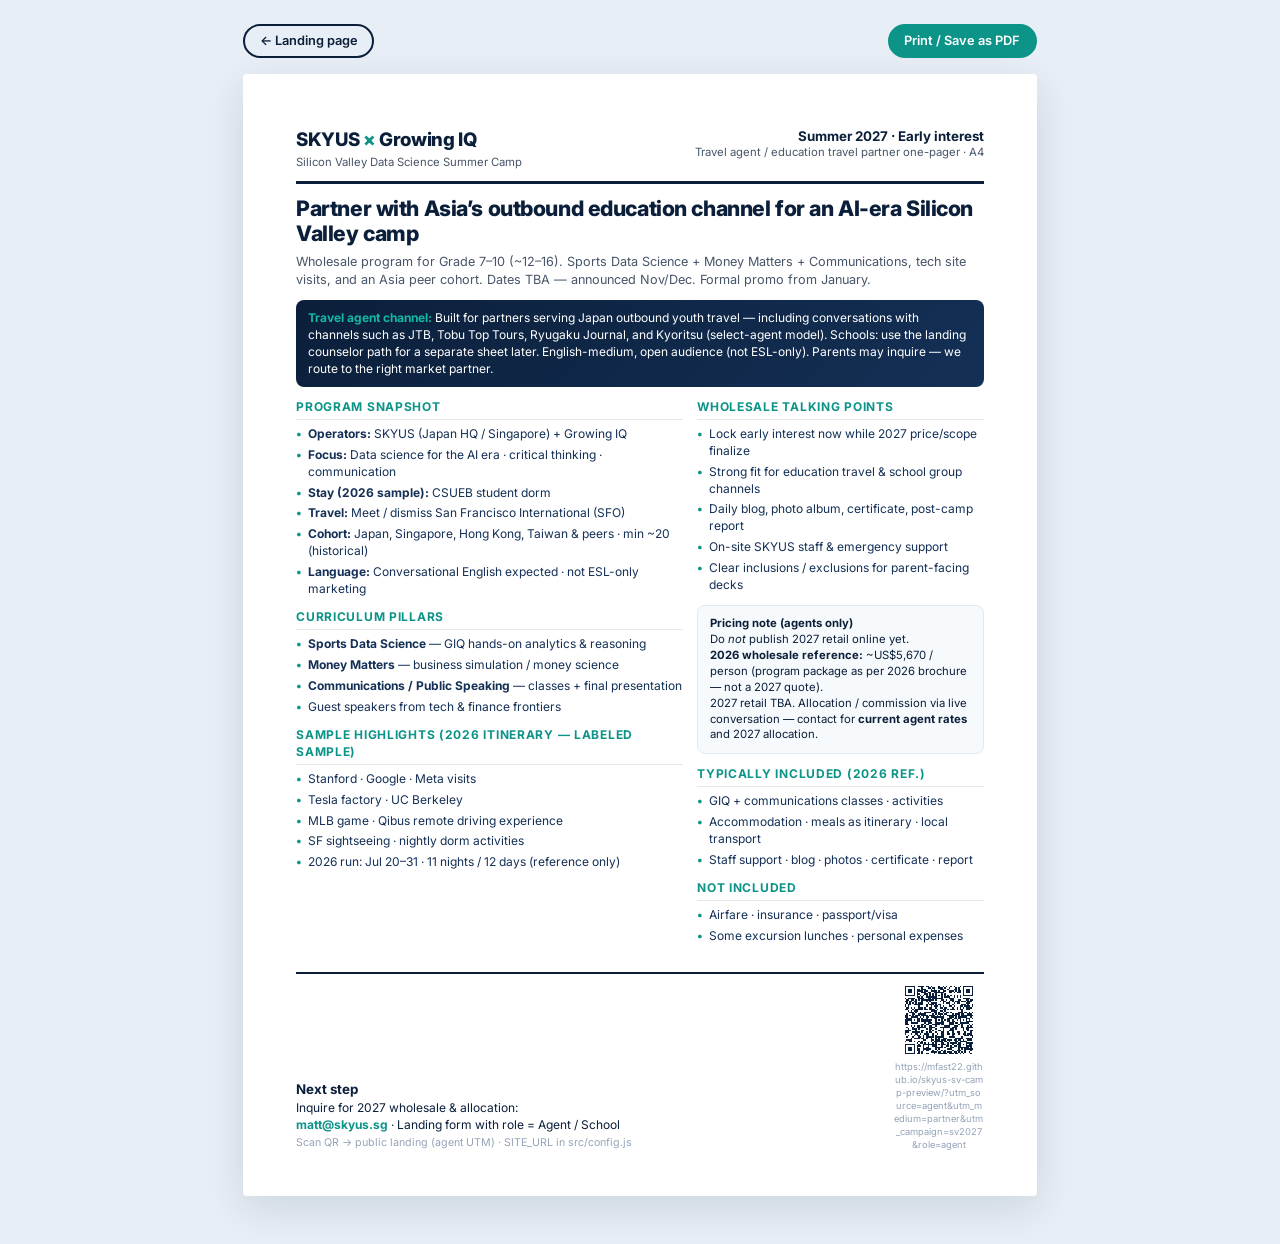
==== agents.html @ 1068ab4b "Growth P0 landing copy + SITE_URL for preview" ====
<!DOCTYPE html>
<html lang="en">
<head>
  <meta charset="UTF-8" />
  <meta name="viewport" content="width=device-width, initial-scale=1" />
  <meta name="description" content="Agent one-pager — Skyus × Growing IQ Silicon Valley Data Science Summer Camp 2027. Printable A4." />
  <link rel="icon" href="/favicon.svg" type="image/svg+xml" />
  <title>Agent One-Pager | SV Data Science Camp 2027 · Skyus × GIQ</title>
  <link rel="preconnect" href="https://fonts.googleapis.com" />
  <link rel="preconnect" href="https://fonts.gstatic.com" crossorigin />
  <link href="https://fonts.googleapis.com/css2?family=Inter:wght@400;500;600;700;800&display=swap" rel="stylesheet" />
  <script type="module" crossorigin src="/assets/agents-BwmlxHDm.js"></script>
  <link rel="modulepreload" crossorigin href="/assets/config-DdINUPnz.js">
  <link rel="stylesheet" crossorigin href="/assets/config-CB9qrsLR.css">
</head>
<body>
  <div class="onepager-page">
    <div class="onepager-toolbar no-print">
      <div>
        <a href="index.html" class="btn btn-secondary btn-sm">← Landing page</a>
      </div>
      <div style="display:flex;gap:0.5rem;flex-wrap:wrap;">
        <button type="button" id="print-btn" class="btn btn-primary btn-sm">Print / Save as PDF</button>
      </div>
    </div>

    <article class="onepager" aria-label="Agent one-pager A4">
      <header class="op-header">
        <div>
          <div class="op-brand">SKYUS <span>×</span> Growing IQ</div>
          <div style="font-size:8.5pt;color:#475569;margin-top:2px;">Silicon Valley Data Science Summer Camp</div>
        </div>
        <div class="op-meta">
          <strong>Summer 2027 · Early interest</strong>
          Travel agent / education travel partner one-pager · A4
        </div>
      </header>

      <h1 class="op-headline">Partner with Asia’s outbound education channel for an AI-era Silicon Valley camp</h1>
      <p class="op-subhead">
        Wholesale program for Grade 7–10 (~12–16). Sports Data Science + Money Matters + Communications,
        tech site visits, and an Asia peer cohort. Dates TBA — announced Nov/Dec. Formal promo from January.
      </p>

      <div class="op-callout">
        <strong>Travel agent channel:</strong> Built for partners serving Japan outbound youth travel —
        including conversations with channels such as JTB, Tobu Top Tours, Ryugaku Journal, and Kyoritsu
        (select-agent model). Schools: use the landing counselor path for a separate sheet later.
        English-medium, open audience (not ESL-only). Parents may inquire — we route to the right market partner.
      </div>

      <div class="op-cols">
        <div>
          <div class="op-block">
            <h3>Program snapshot</h3>
            <ul>
              <li><strong>Operators:</strong> SKYUS (Japan HQ / Singapore) + Growing IQ</li>
              <li><strong>Focus:</strong> Data science for the AI era · critical thinking · communication</li>
              <li><strong>Stay (2026 sample):</strong> CSUEB student dorm</li>
              <li><strong>Travel:</strong> Meet / dismiss San Francisco International (SFO)</li>
              <li><strong>Cohort:</strong> Japan, Singapore, Hong Kong, Taiwan &amp; peers · min ~20 (historical)</li>
              <li><strong>Language:</strong> Conversational English expected · not ESL-only marketing</li>
            </ul>
          </div>

          <div class="op-block">
            <h3>Curriculum pillars</h3>
            <ul>
              <li><strong>Sports Data Science</strong> — GIQ hands-on analytics &amp; reasoning</li>
              <li><strong>Money Matters</strong> — business simulation / money science</li>
              <li><strong>Communications / Public Speaking</strong> — classes + final presentation</li>
              <li>Guest speakers from tech &amp; finance frontiers</li>
            </ul>
          </div>

          <div class="op-block">
            <h3>Sample highlights (2026 itinerary — labeled sample)</h3>
            <ul>
              <li>Stanford · Google · Meta visits</li>
              <li>Tesla factory · UC Berkeley</li>
              <li>MLB game · Qibus remote driving experience</li>
              <li>SF sightseeing · nightly dorm activities</li>
              <li>2026 run: Jul 20–31 · 11 nights / 12 days (reference only)</li>
            </ul>
          </div>
        </div>

        <div>
          <div class="op-block">
            <h3>Wholesale talking points</h3>
            <ul>
              <li>Lock early interest now while 2027 price/scope finalize</li>
              <li>Strong fit for education travel &amp; school group channels</li>
              <li>Daily blog, photo album, certificate, post-camp report</li>
              <li>On-site SKYUS staff &amp; emergency support</li>
              <li>Clear inclusions / exclusions for parent-facing decks</li>
            </ul>
          </div>

          <div class="op-pricing">
            <strong>Pricing note (agents only)</strong><br />
            Do <em>not</em> publish 2027 retail online yet.<br />
            <strong>2026 wholesale reference:</strong> ~US$5,670 / person
            (program package as per 2026 brochure — not a 2027 quote).<br />
            2027 retail TBA. Allocation / commission via live conversation —
            contact for <strong>current agent rates</strong> and 2027 allocation.
          </div>

          <div class="op-block">
            <h3>Typically included (2026 ref.)</h3>
            <ul>
              <li>GIQ + communications classes · activities</li>
              <li>Accommodation · meals as itinerary · local transport</li>
              <li>Staff support · blog · photos · certificate · report</li>
            </ul>
          </div>

          <div class="op-block">
            <h3>Not included</h3>
            <ul>
              <li>Airfare · insurance · passport/visa</li>
              <li>Some excursion lunches · personal expenses</li>
            </ul>
          </div>
        </div>
      </div>

      <footer class="op-footer">
        <div class="op-contact">
          <strong style="display:block;font-size:10pt;margin-bottom:2px;">Next step</strong>
          Inquire for 2027 wholesale &amp; allocation:<br />
          <a href="mailto:matt@skyus.sg">matt@skyus.sg</a>
          · Landing form with role = Agent / School<br />
          <span style="font-size:8pt;color:#94a3b8;">Scan QR → public landing (agent UTM) · SITE_URL in src/config.js</span>
        </div>
        <div class="op-qr">
          <div id="qr-target" aria-hidden="false"></div>
          <small class="qr-url">https://mfast22.github.io/skyus-sv-camp-preview/</small>
        </div>
      </footer>
    </article>
  </div>

</body>
</html>
---- assets/config-CB9qrsLR.css ----
:root{--navy: #0b1f3a;--navy-deep: #061428;--navy-mid: #143056;--teal: #0d9488;--teal-light: #14b8a6;--teal-soft: #ccfbf1;--white: #ffffff;--off-white: #f7fafc;--slate: #475569;--slate-light: #94a3b8;--border: #e2e8f0;--success: #059669;--danger: #dc2626;--radius: 12px;--radius-lg: 20px;--shadow: 0 4px 24px rgba(11, 31, 58, .08);--shadow-lg: 0 12px 40px rgba(11, 31, 58, .12);--font: "Inter", "Segoe UI", system-ui, -apple-system, sans-serif;--font-display: "Inter", "Segoe UI", system-ui, sans-serif;--max: 1120px}*,*:before,*:after{box-sizing:border-box;margin:0;padding:0}html{scroll-behavior:smooth}body{font-family:var(--font);color:var(--navy);background:var(--white);line-height:1.6;-webkit-font-smoothing:antialiased}img{max-width:100%;display:block}a{color:var(--teal);text-decoration:none}a:hover{text-decoration:underline}.container{width:min(100% - 2rem,var(--max));margin-inline:auto}.site-header{position:sticky;top:0;z-index:100;background:#ffffffeb;-webkit-backdrop-filter:blur(12px);backdrop-filter:blur(12px);border-bottom:1px solid var(--border)}.nav{display:flex;align-items:center;justify-content:space-between;padding:.85rem 0;gap:1rem}.logo{display:flex;flex-direction:column;gap:.1rem;color:var(--navy);text-decoration:none;font-weight:700;line-height:1.2}.logo:hover{text-decoration:none}.logo-main{font-size:1rem;letter-spacing:-.02em}.logo-sub{font-size:.7rem;font-weight:500;color:var(--slate)}.nav-links{display:none;gap:1.5rem;list-style:none;align-items:center}.nav-links a{color:var(--navy-mid);font-size:.9rem;font-weight:500;text-decoration:none}.nav-links a:hover{color:var(--teal)}.nav-cta{display:flex;gap:.5rem;flex-wrap:wrap}.btn{display:inline-flex;align-items:center;justify-content:center;gap:.4rem;padding:.65rem 1.25rem;border-radius:999px;font-weight:600;font-size:.9rem;border:2px solid transparent;cursor:pointer;transition:all .2s ease;text-decoration:none;font-family:inherit;line-height:1.2}.btn:hover{text-decoration:none;transform:translateY(-1px)}.btn-primary{background:var(--teal);color:#fff;border-color:var(--teal)}.btn-primary:hover{background:var(--teal-light);border-color:var(--teal-light);color:#fff}.btn-secondary{background:transparent;color:var(--navy);border-color:var(--navy)}.btn-secondary:hover{background:var(--navy);color:#fff}.btn-ghost{background:#ffffff26;color:#fff;border-color:#fff6}.btn-ghost:hover{background:#fff;color:var(--navy)}.btn-lg{padding:.9rem 1.75rem;font-size:1rem}.btn-sm{padding:.45rem .9rem;font-size:.8rem}.hero{background:linear-gradient(145deg,var(--navy-deep) 0%,var(--navy) 45%,var(--navy-mid) 100%);color:#fff;padding:4rem 0 5rem;position:relative;overflow:hidden}.hero:after{content:"";position:absolute;top:0;right:0;bottom:0;left:0;background:radial-gradient(ellipse 60% 50% at 80% 20%,rgba(13,148,136,.25),transparent),radial-gradient(ellipse 40% 40% at 10% 80%,rgba(20,184,166,.12),transparent);pointer-events:none}.hero .container{position:relative;z-index:1}.badge{display:inline-flex;align-items:center;gap:.4rem;background:#0d948840;border:1px solid rgba(20,184,166,.45);color:var(--teal-soft);padding:.35rem .85rem;border-radius:999px;font-size:.8rem;font-weight:600;letter-spacing:.02em;margin-bottom:1.25rem}.badge-jp{font-size:.78rem;color:#ccfbf1d9;margin:-.65rem 0 1.15rem;letter-spacing:.01em}.hero h1{font-size:clamp(1.85rem,5vw,3rem);font-weight:800;letter-spacing:-.03em;line-height:1.15;max-width:18ch;margin-bottom:1rem}.hero-lead{font-size:clamp(1rem,2.2vw,1.2rem);color:#ffffffd9;max-width:38rem;margin-bottom:2rem}.hero-meta{display:flex;flex-wrap:wrap;gap:.75rem 1.5rem;margin-bottom:2rem;font-size:.9rem;color:#ffffffbf}.hero-meta strong{color:#fff;font-weight:600}.hero-ctas{display:flex;flex-wrap:wrap;gap:1rem 1.25rem;margin-bottom:1.5rem;align-items:flex-start}.cta-stack{display:flex;flex-direction:column;align-items:flex-start;gap:.35rem;max-width:16rem}.cta-helper{font-size:.75rem;color:#ffffff8c;padding-left:.25rem;line-height:1.35}.hero-note{font-size:.85rem;color:#ffffff8c}.partners-row{display:flex;align-items:center;gap:1rem;margin-top:2.5rem;padding-top:1.5rem;border-top:1px solid rgba(255,255,255,.12);flex-wrap:wrap}.partners-row span{font-size:.8rem;color:#ffffff80}.partner-pill{background:#ffffff14;border:1px solid rgba(255,255,255,.15);padding:.4rem .9rem;border-radius:8px;font-weight:700;font-size:.9rem;letter-spacing:.04em}section{padding:4rem 0}.section-alt{background:var(--off-white)}.section-navy{background:var(--navy);color:#fff}.section-navy .section-lead{color:#ffffffb3}.section-navy h2{color:#fff}.section-label{display:inline-block;color:var(--teal);font-size:.8rem;font-weight:700;text-transform:uppercase;letter-spacing:.08em;margin-bottom:.5rem}.section-navy .section-label{color:var(--teal-light)}h2{font-size:clamp(1.5rem,3.5vw,2.1rem);font-weight:800;letter-spacing:-.02em;line-height:1.2;margin-bottom:.75rem}.section-lead{color:var(--slate);font-size:1.05rem;max-width:40rem;margin-bottom:2rem}.grid-2,.grid-3{display:grid;gap:1.25rem;grid-template-columns:1fr}.grid-4{display:grid;gap:1rem;grid-template-columns:1fr 1fr}.card{background:#fff;border:1px solid var(--border);border-radius:var(--radius-lg);padding:1.5rem;box-shadow:var(--shadow)}.card-icon{width:44px;height:44px;border-radius:10px;background:var(--teal-soft);color:var(--teal);display:flex;align-items:center;justify-content:center;font-size:1.25rem;margin-bottom:1rem;font-weight:700}.card h3{font-size:1.15rem;font-weight:700;margin-bottom:.5rem;letter-spacing:-.01em}.card p{color:var(--slate);font-size:.95rem}.feature-list{list-style:none;display:flex;flex-direction:column;gap:.65rem}.feature-list li{display:flex;gap:.65rem;align-items:flex-start;font-size:.95rem;color:var(--slate)}.feature-list li:before{content:"✓";color:var(--teal);font-weight:700;flex-shrink:0}.curriculum-card{border-top:4px solid var(--teal)}.curriculum-card .tag{display:inline-block;background:var(--teal-soft);color:var(--teal);font-size:.75rem;font-weight:700;padding:.2rem .6rem;border-radius:6px;margin-bottom:.75rem}.sample-banner{background:#fef3c7;border:1px solid #fcd34d;color:#92400e;padding:.75rem 1rem;border-radius:var(--radius);font-size:.875rem;font-weight:500;margin-bottom:1.5rem}.itinerary-grid{display:grid;gap:.75rem;grid-template-columns:1fr}.itinerary-item{display:flex;gap:1rem;align-items:flex-start;background:#fff;border:1px solid var(--border);border-radius:var(--radius);padding:1rem 1.15rem}.itinerary-day{flex-shrink:0;width:3.5rem;font-size:.75rem;font-weight:700;color:var(--teal);text-transform:uppercase;letter-spacing:.04em}.itinerary-item strong{display:block;font-size:.95rem;margin-bottom:.15rem}.itinerary-item span{font-size:.85rem;color:var(--slate)}.visits{display:flex;flex-wrap:wrap;gap:.5rem;margin-top:1.5rem}.visit-chip{background:var(--navy);color:#fff;padding:.4rem .85rem;border-radius:999px;font-size:.8rem;font-weight:600}.outcomes-list{list-style:none;display:grid;gap:1rem;margin-bottom:1.5rem}.outcomes-list li{background:#fff;border:1px solid var(--border);border-radius:var(--radius);padding:1.15rem 1.25rem;display:flex;flex-direction:column;gap:.35rem;box-shadow:var(--shadow)}.outcomes-list strong{color:var(--navy);font-size:1.05rem}.outcomes-list span{color:var(--slate);font-size:.95rem}.outcomes-close{color:var(--slate);font-size:.95rem;font-weight:500;max-width:40rem}@media(min-width:640px){.outcomes-list{grid-template-columns:1fr}}@media(min-width:900px){.outcomes-list{grid-template-columns:1fr 1fr 1fr}}.path-cards{display:grid;gap:1.25rem;grid-template-columns:1fr}.path-card{background:#fff;border:2px solid var(--border);border-radius:var(--radius-lg);padding:2rem;transition:border-color .2s,box-shadow .2s}.path-card:hover{border-color:var(--teal);box-shadow:var(--shadow-lg)}.path-card h3{font-size:1.25rem;margin-bottom:.5rem}.path-card p{color:var(--slate);margin-bottom:1.25rem;font-size:.95rem}.path-card.agent{border-top:4px solid var(--navy)}.path-card.parent{border-top:4px solid var(--teal)}.path-card.school{border-top:4px solid #6366f1}.path-cards-3{grid-template-columns:1fr}.faq-list{display:flex;flex-direction:column;gap:.75rem}.faq-item{background:#fff;border:1px solid var(--border);border-radius:var(--radius);overflow:hidden}.faq-item summary{padding:1rem 1.25rem;font-weight:600;cursor:pointer;list-style:none;display:flex;justify-content:space-between;align-items:center;gap:1rem}.faq-item summary::-webkit-details-marker{display:none}.faq-item summary:after{content:"+";font-size:1.25rem;color:var(--teal);font-weight:400}.faq-item[open] summary:after{content:"−"}.faq-item .faq-body{padding:0 1.25rem 1.15rem;color:var(--slate);font-size:.95rem}.faq-jp{margin-top:.75rem;padding-top:.65rem;border-top:1px dashed var(--border);font-size:.88rem;color:var(--navy-mid)}.form-section{scroll-margin-top:5rem}.form-wrap{max-width:640px;margin:0 auto}.form-card{background:#fff;border:1px solid var(--border);border-radius:var(--radius-lg);padding:2rem;box-shadow:var(--shadow-lg)}.form-note{background:#eff6ff;border:1px solid #bfdbfe;color:#1e40af;padding:.75rem 1rem;border-radius:var(--radius);font-size:.85rem;margin-bottom:1.5rem}.form-note code{background:#1e40af14;padding:.1rem .35rem;border-radius:4px;font-size:.8rem}.form-grid{display:grid;gap:1rem;grid-template-columns:1fr}.form-group{display:flex;flex-direction:column;gap:.35rem}.form-group label{font-size:.85rem;font-weight:600;color:var(--navy)}.form-group label .req{color:var(--danger)}.form-group input,.form-group select,.form-group textarea{padding:.7rem .9rem;border:1.5px solid var(--border);border-radius:8px;font-size:1rem;font-family:inherit;color:var(--navy);background:#fff;transition:border-color .15s}.form-group input:focus,.form-group select:focus,.form-group textarea:focus{outline:none;border-color:var(--teal);box-shadow:0 0 0 3px #0d948826}.form-group input.error,.form-group select.error,.form-group textarea.error{border-color:var(--danger)}.field-error{color:var(--danger);font-size:.8rem;min-height:1.1em}.form-group textarea{min-height:110px;resize:vertical}.form-actions{margin-top:.5rem}.form-actions .btn{width:100%}.thank-you{text-align:center;padding:2rem 1rem;display:none}.thank-you.visible{display:block}.thank-you .check{width:64px;height:64px;border-radius:50%;background:var(--teal-soft);color:var(--teal);display:flex;align-items:center;justify-content:center;font-size:2rem;margin:0 auto 1.25rem}.thank-you h3{margin-bottom:.5rem}.thank-you p{color:var(--slate);margin-bottom:1.5rem}#inquiry-form.hidden{display:none}.site-footer{background:var(--navy-deep);color:#ffffffb3;padding:3rem 0 2rem;font-size:.9rem}.footer-grid{display:grid;gap:2rem;margin-bottom:2rem}.footer-brand strong{display:block;color:#fff;font-size:1.05rem;margin-bottom:.5rem}.footer-brand p{max-width:28rem;line-height:1.5}.footer-links h4{color:#fff;font-size:.85rem;text-transform:uppercase;letter-spacing:.06em;margin-bottom:.75rem}.footer-links ul{list-style:none;display:flex;flex-direction:column;gap:.4rem}.footer-links a{color:#ffffffb3}.footer-links a:hover{color:var(--teal-light)}.footer-bottom{border-top:1px solid rgba(255,255,255,.1);padding-top:1.25rem;display:flex;flex-wrap:wrap;gap:.5rem 1.5rem;justify-content:space-between;font-size:.8rem;color:#ffffff73}@media(min-width:640px){.grid-2,.grid-3{grid-template-columns:1fr 1fr}.grid-4{grid-template-columns:repeat(4,1fr)}.form-grid.two-col,.path-cards{grid-template-columns:1fr 1fr}.path-cards-3{grid-template-columns:1fr}.itinerary-grid{grid-template-columns:1fr 1fr}.footer-grid{grid-template-columns:2fr 1fr 1fr}}@media(min-width:900px){.nav-links{display:flex}.grid-3,.path-cards-3{grid-template-columns:1fr 1fr 1fr}.hero{padding:5.5rem 0 6rem}}@page{size:A4;margin:12mm}@media print{body{background:#fff;-webkit-print-color-adjust:exact;print-color-adjust:exact}.no-print{display:none!important}.onepager{box-shadow:none!important;border:none!important}}.onepager-page{background:#e8eef5;min-height:100vh;padding:1.5rem 1rem 3rem}.onepager-toolbar{max-width:210mm;margin:0 auto 1rem;display:flex;gap:.75rem;flex-wrap:wrap;align-items:center;justify-content:space-between}.onepager{width:210mm;max-width:100%;min-height:297mm;margin:0 auto;background:#fff;box-shadow:var(--shadow-lg);border-radius:4px;padding:14mm 14mm 12mm;display:flex;flex-direction:column;font-size:10.5pt;line-height:1.4;color:var(--navy)}.op-header{display:flex;justify-content:space-between;align-items:flex-start;gap:1rem;border-bottom:3px solid var(--navy);padding-bottom:10px;margin-bottom:12px}.op-brand{font-weight:800;font-size:14pt;letter-spacing:-.02em}.op-brand span{color:var(--teal)}.op-meta{text-align:right;font-size:8.5pt;color:var(--slate)}.op-meta strong{display:block;color:var(--navy);font-size:10pt}.op-headline{font-size:16pt;font-weight:800;letter-spacing:-.02em;line-height:1.2;margin-bottom:6px}.op-subhead{color:var(--slate);font-size:9.5pt;margin-bottom:12px}.op-cols{display:grid;grid-template-columns:1.35fr 1fr;gap:14px;flex:1}.op-block h3{font-size:9pt;text-transform:uppercase;letter-spacing:.06em;color:var(--teal);margin-bottom:6px;border-bottom:1px solid var(--border);padding-bottom:3px}.op-block ul{list-style:none;margin-bottom:12px}.op-block ul li{position:relative;padding-left:12px;margin-bottom:4px;font-size:9pt;color:var(--navy-mid)}.op-block ul li:before{content:"•";position:absolute;left:0;color:var(--teal);font-weight:700}.op-pricing{background:var(--off-white);border:1px solid var(--border);border-radius:8px;padding:10px 12px;margin-bottom:12px;font-size:8.5pt}.op-pricing strong{color:var(--navy)}.op-footer{display:flex;justify-content:space-between;align-items:flex-end;gap:1rem;border-top:2px solid var(--navy);padding-top:10px;margin-top:8px}.op-contact{font-size:9pt}.op-contact a{color:var(--teal);font-weight:700}.op-qr{text-align:center;flex-shrink:0}.op-qr svg,.op-qr img{width:72px;height:72px;display:block;margin:0 auto 4px}.op-qr small{display:block;font-size:7pt;color:var(--slate-light);max-width:90px;word-break:break-all}.op-callout{background:linear-gradient(135deg,var(--navy),var(--navy-mid));color:#fff;padding:10px 12px;border-radius:8px;font-size:9pt;margin-bottom:12px}.op-callout strong{color:var(--teal-light)}@media(max-width:700px){.onepager{width:100%;min-height:auto;padding:1.25rem}.op-cols{grid-template-columns:1fr}}
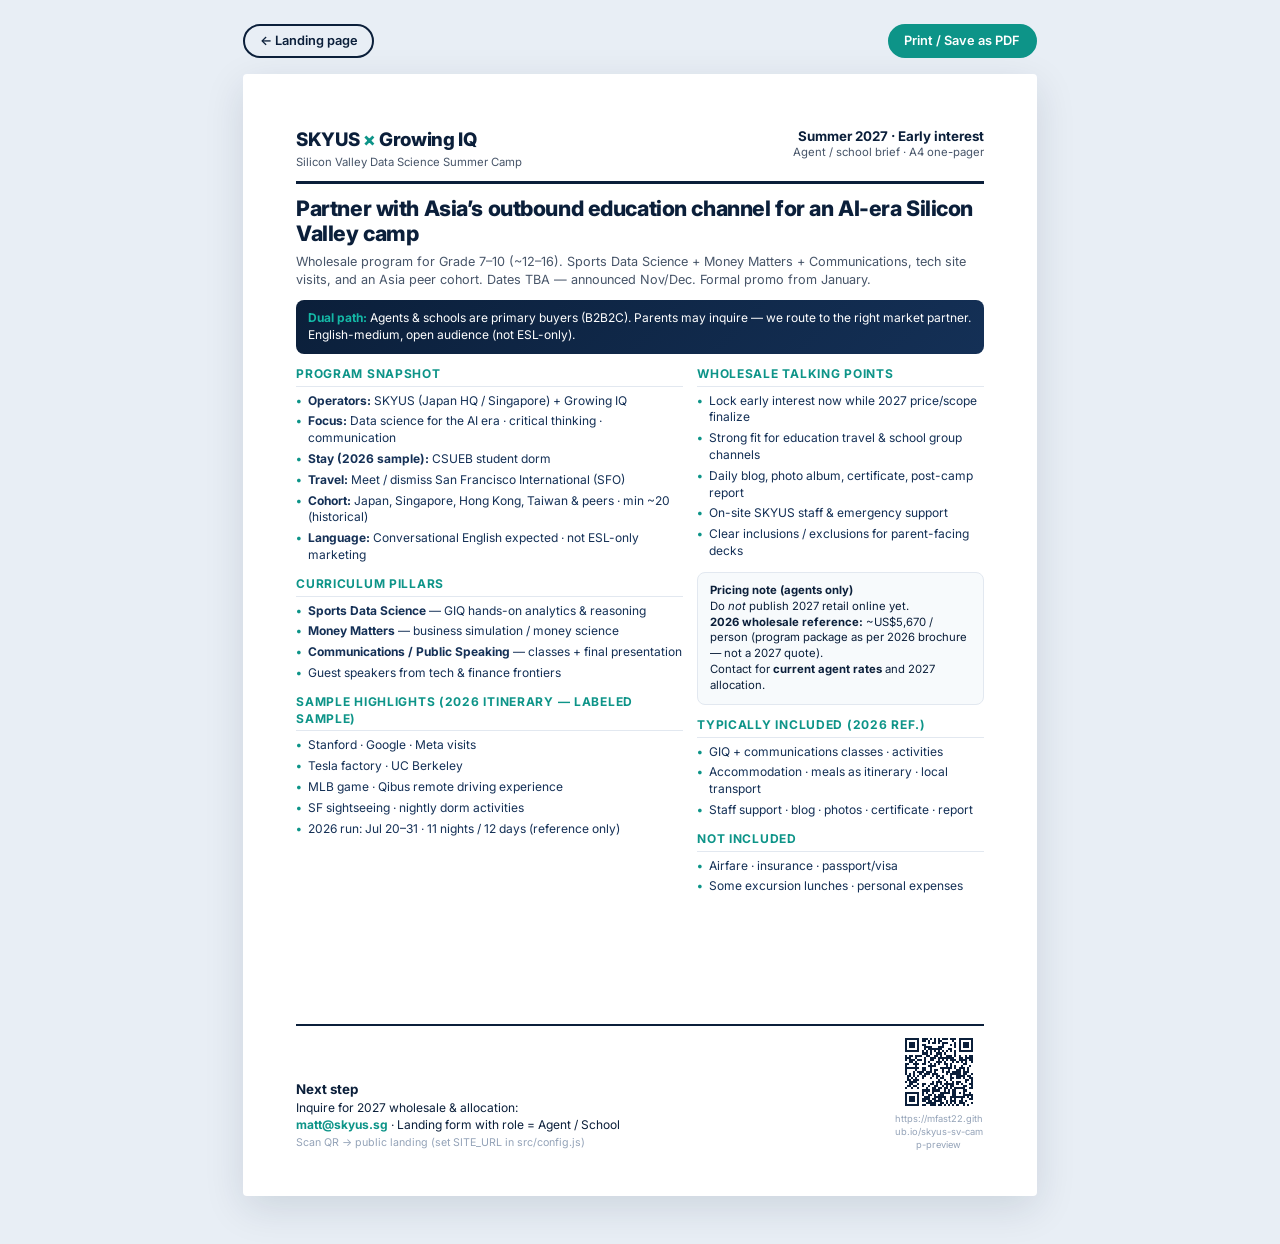
==== commit 4377c658: "Preview: add 2026 camp photo gallery (waiver-cleared cull)" ====
--- a/agents.html
+++ b/agents.html
@@ -9,9 +9,9 @@
   <link rel="preconnect" href="https://fonts.googleapis.com" />
   <link rel="preconnect" href="https://fonts.gstatic.com" crossorigin />
   <link href="https://fonts.googleapis.com/css2?family=Inter:wght@400;500;600;700;800&display=swap" rel="stylesheet" />
-  <script type="module" crossorigin src="/assets/agents-BwmlxHDm.js"></script>
-  <link rel="modulepreload" crossorigin href="/assets/config-DdINUPnz.js">
-  <link rel="stylesheet" crossorigin href="/assets/config-CB9qrsLR.css">
+  <script type="module" crossorigin src="/assets/agents-QUjmRcfn.js"></script>
+  <link rel="modulepreload" crossorigin href="/assets/config-BrJ6Jjz4.js">
+  <link rel="stylesheet" crossorigin href="/assets/config-DFHQSubZ.css">
 </head>
 <body>
   <div class="onepager-page">
@@ -32,7 +32,7 @@
         </div>
         <div class="op-meta">
           <strong>Summer 2027 · Early interest</strong>
-          Travel agent / education travel partner one-pager · A4
+          Agent / school brief · A4 one-pager
         </div>
       </header>
 
@@ -43,10 +43,8 @@
       </p>
 
       <div class="op-callout">
-        <strong>Travel agent channel:</strong> Built for partners serving Japan outbound youth travel —
-        including conversations with channels such as JTB, Tobu Top Tours, Ryugaku Journal, and Kyoritsu
-        (select-agent model). Schools: use the landing counselor path for a separate sheet later.
-        English-medium, open audience (not ESL-only). Parents may inquire — we route to the right market partner.
+        <strong>Dual path:</strong> Agents &amp; schools are primary buyers (B2B2C). Parents may inquire —
+        we route to the right market partner. English-medium, open audience (not ESL-only).
       </div>
 
       <div class="op-cols">
@@ -102,8 +100,7 @@
             Do <em>not</em> publish 2027 retail online yet.<br />
             <strong>2026 wholesale reference:</strong> ~US$5,670 / person
             (program package as per 2026 brochure — not a 2027 quote).<br />
-            2027 retail TBA. Allocation / commission via live conversation —
-            contact for <strong>current agent rates</strong> and 2027 allocation.
+            Contact for <strong>current agent rates</strong> and 2027 allocation.
           </div>
 
           <div class="op-block">
@@ -131,11 +128,11 @@
           Inquire for 2027 wholesale &amp; allocation:<br />
           <a href="mailto:matt@skyus.sg">matt@skyus.sg</a>
           · Landing form with role = Agent / School<br />
-          <span style="font-size:8pt;color:#94a3b8;">Scan QR → public landing (agent UTM) · SITE_URL in src/config.js</span>
+          <span style="font-size:8pt;color:#94a3b8;">Scan QR → public landing (set SITE_URL in src/config.js)</span>
         </div>
         <div class="op-qr">
           <div id="qr-target" aria-hidden="false"></div>
-          <small class="qr-url">https://mfast22.github.io/skyus-sv-camp-preview/</small>
+          <small class="qr-url">https://skyus-sv-camp.example</small>
         </div>
       </footer>
     </article>
--- a/assets/config-DFHQSubZ.css
+++ b/assets/config-DFHQSubZ.css
@@ -0,0 +1 @@
+:root{--navy: #0b1f3a;--navy-deep: #061428;--navy-mid: #143056;--teal: #0d9488;--teal-light: #14b8a6;--teal-soft: #ccfbf1;--white: #ffffff;--off-white: #f7fafc;--slate: #475569;--slate-light: #94a3b8;--border: #e2e8f0;--success: #059669;--danger: #dc2626;--radius: 12px;--radius-lg: 20px;--shadow: 0 4px 24px rgba(11, 31, 58, .08);--shadow-lg: 0 12px 40px rgba(11, 31, 58, .12);--font: "Inter", "Segoe UI", system-ui, -apple-system, sans-serif;--font-display: "Inter", "Segoe UI", system-ui, sans-serif;--max: 1120px}*,*:before,*:after{box-sizing:border-box;margin:0;padding:0}html{scroll-behavior:smooth}body{font-family:var(--font);color:var(--navy);background:var(--white);line-height:1.6;-webkit-font-smoothing:antialiased}img{max-width:100%;display:block}a{color:var(--teal);text-decoration:none}a:hover{text-decoration:underline}.container{width:min(100% - 2rem,var(--max));margin-inline:auto}.site-header{position:sticky;top:0;z-index:100;background:#ffffffeb;-webkit-backdrop-filter:blur(12px);backdrop-filter:blur(12px);border-bottom:1px solid var(--border)}.nav{display:flex;align-items:center;justify-content:space-between;padding:.85rem 0;gap:1rem}.logo{display:flex;flex-direction:column;gap:.1rem;color:var(--navy);text-decoration:none;font-weight:700;line-height:1.2}.logo:hover{text-decoration:none}.logo-main{font-size:1rem;letter-spacing:-.02em}.logo-sub{font-size:.7rem;font-weight:500;color:var(--slate)}.nav-links{display:none;gap:1.5rem;list-style:none;align-items:center}.nav-links a{color:var(--navy-mid);font-size:.9rem;font-weight:500;text-decoration:none}.nav-links a:hover{color:var(--teal)}.nav-cta{display:flex;gap:.5rem;flex-wrap:wrap}.btn{display:inline-flex;align-items:center;justify-content:center;gap:.4rem;padding:.65rem 1.25rem;border-radius:999px;font-weight:600;font-size:.9rem;border:2px solid transparent;cursor:pointer;transition:all .2s ease;text-decoration:none;font-family:inherit;line-height:1.2}.btn:hover{text-decoration:none;transform:translateY(-1px)}.btn-primary{background:var(--teal);color:#fff;border-color:var(--teal)}.btn-primary:hover{background:var(--teal-light);border-color:var(--teal-light);color:#fff}.btn-secondary{background:transparent;color:var(--navy);border-color:var(--navy)}.btn-secondary:hover{background:var(--navy);color:#fff}.btn-ghost{background:#ffffff26;color:#fff;border-color:#fff6}.btn-ghost:hover{background:#fff;color:var(--navy)}.btn-lg{padding:.9rem 1.75rem;font-size:1rem}.btn-sm{padding:.45rem .9rem;font-size:.8rem}.hero{background:linear-gradient(145deg,var(--navy-deep) 0%,var(--navy) 45%,var(--navy-mid) 100%);color:#fff;padding:4rem 0 5rem;position:relative;overflow:hidden}.hero:after{content:"";position:absolute;top:0;right:0;bottom:0;left:0;background:radial-gradient(ellipse 60% 50% at 80% 20%,rgba(13,148,136,.25),transparent),radial-gradient(ellipse 40% 40% at 10% 80%,rgba(20,184,166,.12),transparent);pointer-events:none}.hero .container{position:relative;z-index:1}.badge{display:inline-flex;align-items:center;gap:.4rem;background:#0d948840;border:1px solid rgba(20,184,166,.45);color:var(--teal-soft);padding:.35rem .85rem;border-radius:999px;font-size:.8rem;font-weight:600;letter-spacing:.02em;margin-bottom:1.25rem}.hero h1{font-size:clamp(1.85rem,5vw,3rem);font-weight:800;letter-spacing:-.03em;line-height:1.15;max-width:18ch;margin-bottom:1rem}.hero-lead{font-size:clamp(1rem,2.2vw,1.2rem);color:#ffffffd9;max-width:38rem;margin-bottom:2rem}.hero-meta{display:flex;flex-wrap:wrap;gap:.75rem 1.5rem;margin-bottom:2rem;font-size:.9rem;color:#ffffffbf}.hero-meta strong{color:#fff;font-weight:600}.hero-ctas{display:flex;flex-wrap:wrap;gap:.75rem;margin-bottom:1.5rem}.hero-note{font-size:.85rem;color:#ffffff8c}.partners-row{display:flex;align-items:center;gap:1rem;margin-top:2.5rem;padding-top:1.5rem;border-top:1px solid rgba(255,255,255,.12);flex-wrap:wrap}.partners-row span{font-size:.8rem;color:#ffffff80}.partner-pill{background:#ffffff14;border:1px solid rgba(255,255,255,.15);padding:.4rem .9rem;border-radius:8px;font-weight:700;font-size:.9rem;letter-spacing:.04em}section{padding:4rem 0}.section-alt{background:var(--off-white)}.section-navy{background:var(--navy);color:#fff}.section-navy .section-lead{color:#ffffffb3}.section-navy h2{color:#fff}.section-label{display:inline-block;color:var(--teal);font-size:.8rem;font-weight:700;text-transform:uppercase;letter-spacing:.08em;margin-bottom:.5rem}.section-navy .section-label{color:var(--teal-light)}h2{font-size:clamp(1.5rem,3.5vw,2.1rem);font-weight:800;letter-spacing:-.02em;line-height:1.2;margin-bottom:.75rem}.section-lead{color:var(--slate);font-size:1.05rem;max-width:40rem;margin-bottom:2rem}.grid-2,.grid-3{display:grid;gap:1.25rem;grid-template-columns:1fr}.grid-4{display:grid;gap:1rem;grid-template-columns:1fr 1fr}.card{background:#fff;border:1px solid var(--border);border-radius:var(--radius-lg);padding:1.5rem;box-shadow:var(--shadow)}.card-icon{width:44px;height:44px;border-radius:10px;background:var(--teal-soft);color:var(--teal);display:flex;align-items:center;justify-content:center;font-size:1.25rem;margin-bottom:1rem;font-weight:700}.card h3{font-size:1.15rem;font-weight:700;margin-bottom:.5rem;letter-spacing:-.01em}.card p{color:var(--slate);font-size:.95rem}.feature-list{list-style:none;display:flex;flex-direction:column;gap:.65rem}.feature-list li{display:flex;gap:.65rem;align-items:flex-start;font-size:.95rem;color:var(--slate)}.feature-list li:before{content:"✓";color:var(--teal);font-weight:700;flex-shrink:0}.curriculum-card{border-top:4px solid var(--teal)}.curriculum-card .tag{display:inline-block;background:var(--teal-soft);color:var(--teal);font-size:.75rem;font-weight:700;padding:.2rem .6rem;border-radius:6px;margin-bottom:.75rem}.sample-banner{background:#fef3c7;border:1px solid #fcd34d;color:#92400e;padding:.75rem 1rem;border-radius:var(--radius);font-size:.875rem;font-weight:500;margin-bottom:1.5rem}.itinerary-grid{display:grid;gap:.75rem;grid-template-columns:1fr}.itinerary-item{display:flex;gap:1rem;align-items:flex-start;background:#fff;border:1px solid var(--border);border-radius:var(--radius);padding:1rem 1.15rem}.itinerary-day{flex-shrink:0;width:3.5rem;font-size:.75rem;font-weight:700;color:var(--teal);text-transform:uppercase;letter-spacing:.04em}.itinerary-item strong{display:block;font-size:.95rem;margin-bottom:.15rem}.itinerary-item span{font-size:.85rem;color:var(--slate)}.visits{display:flex;flex-wrap:wrap;gap:.5rem;margin-top:1.5rem}.visit-chip{background:var(--navy);color:#fff;padding:.4rem .85rem;border-radius:999px;font-size:.8rem;font-weight:600}.path-cards{display:grid;gap:1.25rem;grid-template-columns:1fr}.path-card{background:#fff;border:2px solid var(--border);border-radius:var(--radius-lg);padding:2rem;transition:border-color .2s,box-shadow .2s}.path-card:hover{border-color:var(--teal);box-shadow:var(--shadow-lg)}.path-card h3{font-size:1.25rem;margin-bottom:.5rem}.path-card p{color:var(--slate);margin-bottom:1.25rem;font-size:.95rem}.path-card.agent{border-top:4px solid var(--navy)}.path-card.parent{border-top:4px solid var(--teal)}.faq-list{display:flex;flex-direction:column;gap:.75rem}.faq-item{background:#fff;border:1px solid var(--border);border-radius:var(--radius);overflow:hidden}.faq-item summary{padding:1rem 1.25rem;font-weight:600;cursor:pointer;list-style:none;display:flex;justify-content:space-between;align-items:center;gap:1rem}.faq-item summary::-webkit-details-marker{display:none}.faq-item summary:after{content:"+";font-size:1.25rem;color:var(--teal);font-weight:400}.faq-item[open] summary:after{content:"−"}.faq-item .faq-body{padding:0 1.25rem 1.15rem;color:var(--slate);font-size:.95rem}.form-section{scroll-margin-top:5rem}.form-wrap{max-width:640px;margin:0 auto}.form-card{background:#fff;border:1px solid var(--border);border-radius:var(--radius-lg);padding:2rem;box-shadow:var(--shadow-lg)}.form-note{background:#eff6ff;border:1px solid #bfdbfe;color:#1e40af;padding:.75rem 1rem;border-radius:var(--radius);font-size:.85rem;margin-bottom:1.5rem}.form-note code{background:#1e40af14;padding:.1rem .35rem;border-radius:4px;font-size:.8rem}.form-grid{display:grid;gap:1rem;grid-template-columns:1fr}.form-group{display:flex;flex-direction:column;gap:.35rem}.form-group label{font-size:.85rem;font-weight:600;color:var(--navy)}.form-group label .req{color:var(--danger)}.form-group input,.form-group select,.form-group textarea{padding:.7rem .9rem;border:1.5px solid var(--border);border-radius:8px;font-size:1rem;font-family:inherit;color:var(--navy);background:#fff;transition:border-color .15s}.form-group input:focus,.form-group select:focus,.form-group textarea:focus{outline:none;border-color:var(--teal);box-shadow:0 0 0 3px #0d948826}.form-group input.error,.form-group select.error,.form-group textarea.error{border-color:var(--danger)}.field-error{color:var(--danger);font-size:.8rem;min-height:1.1em}.form-group textarea{min-height:110px;resize:vertical}.form-actions{margin-top:.5rem}.form-actions .btn{width:100%}.thank-you{text-align:center;padding:2rem 1rem;display:none}.thank-you.visible{display:block}.thank-you .check{width:64px;height:64px;border-radius:50%;background:var(--teal-soft);color:var(--teal);display:flex;align-items:center;justify-content:center;font-size:2rem;margin:0 auto 1.25rem}.thank-you h3{margin-bottom:.5rem}.thank-you p{color:var(--slate);margin-bottom:1.5rem}#inquiry-form.hidden{display:none}.site-footer{background:var(--navy-deep);color:#ffffffb3;padding:3rem 0 2rem;font-size:.9rem}.footer-grid{display:grid;gap:2rem;margin-bottom:2rem}.footer-brand strong{display:block;color:#fff;font-size:1.05rem;margin-bottom:.5rem}.footer-brand p{max-width:28rem;line-height:1.5}.footer-links h4{color:#fff;font-size:.85rem;text-transform:uppercase;letter-spacing:.06em;margin-bottom:.75rem}.footer-links ul{list-style:none;display:flex;flex-direction:column;gap:.4rem}.footer-links a{color:#ffffffb3}.footer-links a:hover{color:var(--teal-light)}.footer-bottom{border-top:1px solid rgba(255,255,255,.1);padding-top:1.25rem;display:flex;flex-wrap:wrap;gap:.5rem 1.5rem;justify-content:space-between;font-size:.8rem;color:#ffffff73}@media(min-width:640px){.grid-2,.grid-3{grid-template-columns:1fr 1fr}.grid-4{grid-template-columns:repeat(4,1fr)}.form-grid.two-col,.path-cards,.itinerary-grid{grid-template-columns:1fr 1fr}.footer-grid{grid-template-columns:2fr 1fr 1fr}}@media(min-width:900px){.nav-links{display:flex}.grid-3{grid-template-columns:1fr 1fr 1fr}.hero{padding:5.5rem 0 6rem}}@page{size:A4;margin:12mm}@media print{body{background:#fff;-webkit-print-color-adjust:exact;print-color-adjust:exact}.no-print{display:none!important}.onepager{box-shadow:none!important;border:none!important}}.onepager-page{background:#e8eef5;min-height:100vh;padding:1.5rem 1rem 3rem}.onepager-toolbar{max-width:210mm;margin:0 auto 1rem;display:flex;gap:.75rem;flex-wrap:wrap;align-items:center;justify-content:space-between}.onepager{width:210mm;max-width:100%;min-height:297mm;margin:0 auto;background:#fff;box-shadow:var(--shadow-lg);border-radius:4px;padding:14mm 14mm 12mm;display:flex;flex-direction:column;font-size:10.5pt;line-height:1.4;color:var(--navy)}.op-header{display:flex;justify-content:space-between;align-items:flex-start;gap:1rem;border-bottom:3px solid var(--navy);padding-bottom:10px;margin-bottom:12px}.op-brand{font-weight:800;font-size:14pt;letter-spacing:-.02em}.op-brand span{color:var(--teal)}.op-meta{text-align:right;font-size:8.5pt;color:var(--slate)}.op-meta strong{display:block;color:var(--navy);font-size:10pt}.op-headline{font-size:16pt;font-weight:800;letter-spacing:-.02em;line-height:1.2;margin-bottom:6px}.op-subhead{color:var(--slate);font-size:9.5pt;margin-bottom:12px}.op-cols{display:grid;grid-template-columns:1.35fr 1fr;gap:14px;flex:1}.op-block h3{font-size:9pt;text-transform:uppercase;letter-spacing:.06em;color:var(--teal);margin-bottom:6px;border-bottom:1px solid var(--border);padding-bottom:3px}.op-block ul{list-style:none;margin-bottom:12px}.op-block ul li{position:relative;padding-left:12px;margin-bottom:4px;font-size:9pt;color:var(--navy-mid)}.op-block ul li:before{content:"•";position:absolute;left:0;color:var(--teal);font-weight:700}.op-pricing{background:var(--off-white);border:1px solid var(--border);border-radius:8px;padding:10px 12px;margin-bottom:12px;font-size:8.5pt}.op-pricing strong{color:var(--navy)}.op-footer{display:flex;justify-content:space-between;align-items:flex-end;gap:1rem;border-top:2px solid var(--navy);padding-top:10px;margin-top:8px}.op-contact{font-size:9pt}.op-contact a{color:var(--teal);font-weight:700}.op-qr{text-align:center;flex-shrink:0}.op-qr svg,.op-qr img{width:72px;height:72px;display:block;margin:0 auto 4px}.op-qr small{display:block;font-size:7pt;color:var(--slate-light);max-width:90px;word-break:break-all}.op-callout{background:linear-gradient(135deg,var(--navy),var(--navy-mid));color:#fff;padding:10px 12px;border-radius:8px;font-size:9pt;margin-bottom:12px}.op-callout strong{color:var(--teal-light)}@media(max-width:700px){.onepager{width:100%;min-height:auto;padding:1.25rem}.op-cols{grid-template-columns:1fr}}.photo-section{padding:4.5rem 0;background:var(--off-white)}.photo-grid{display:grid;grid-template-columns:repeat(3,1fr);gap:1rem;margin-top:1.75rem}.photo-card{margin:0;background:var(--white);border-radius:var(--radius);overflow:hidden;box-shadow:var(--shadow)}.photo-card img{width:100%;height:220px;object-fit:cover}.photo-card--wide{grid-column:span 2}.photo-card--wide img{height:280px}.photo-card figcaption{padding:.65rem .85rem .85rem;font-size:.875rem;color:var(--slate)}.photo-note{margin-top:1.25rem;font-size:.875rem;color:var(--slate-light)}@media(max-width:800px){.photo-grid{grid-template-columns:1fr}.photo-card--wide{grid-column:span 1}.photo-card img,.photo-card--wide img{height:200px}}
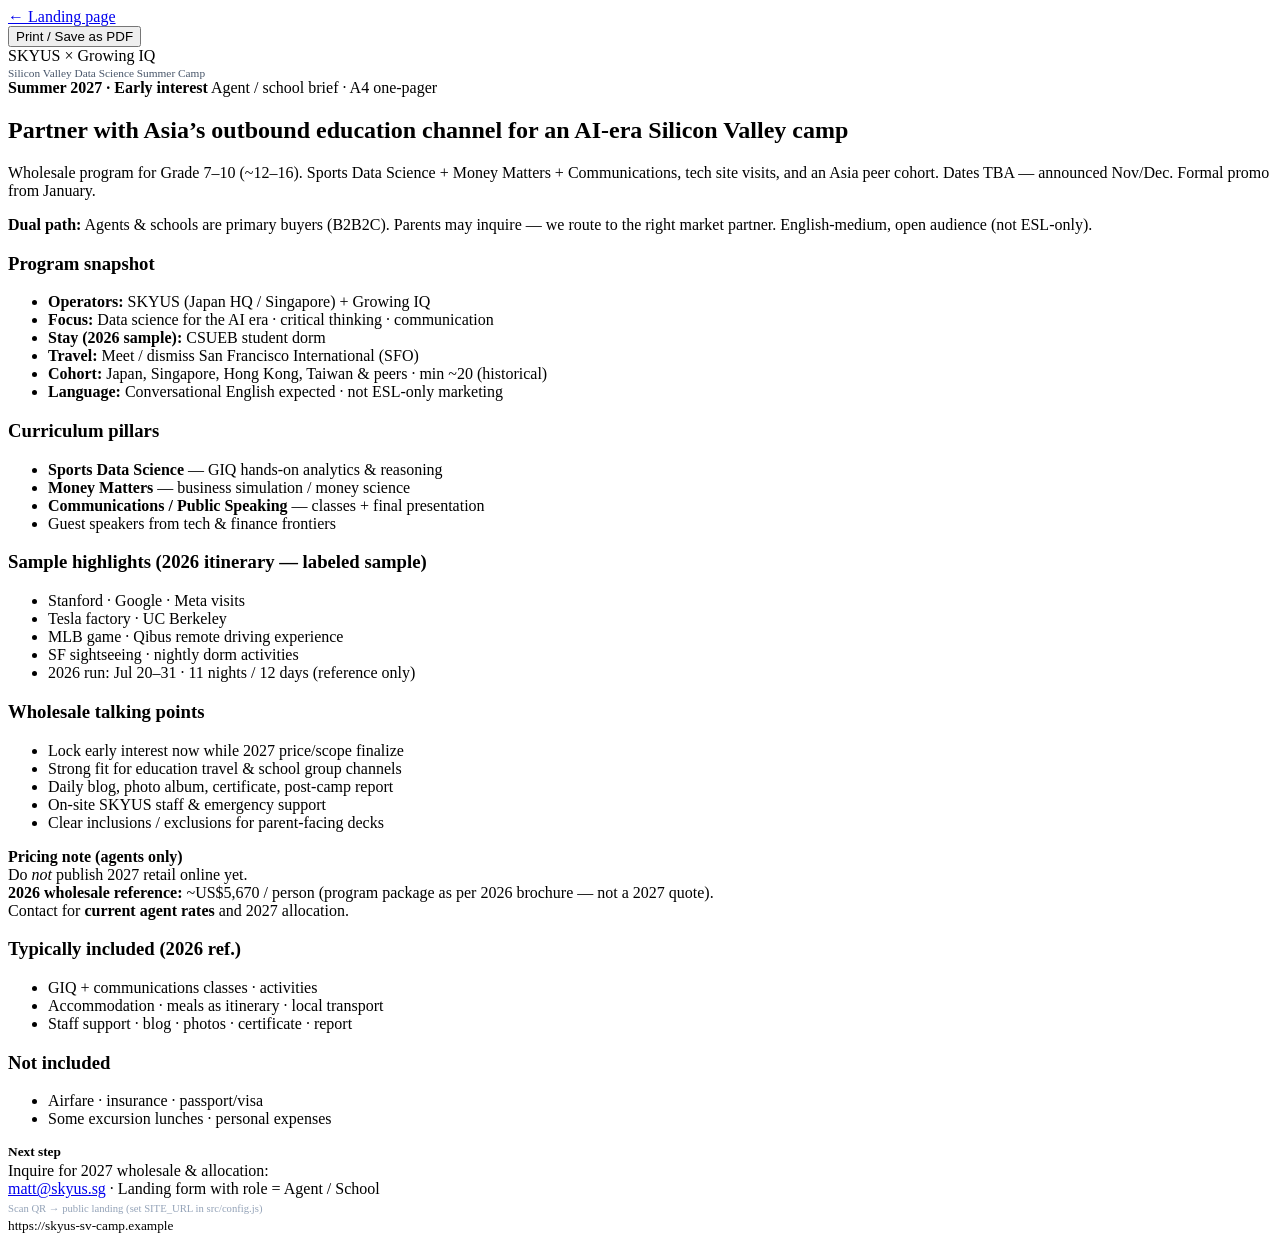
==== commit 36722547: "Fix Pages base path so CSS/JS load" ====
--- a/agents.html
+++ b/agents.html
@@ -4,14 +4,14 @@
   <meta charset="UTF-8" />
   <meta name="viewport" content="width=device-width, initial-scale=1" />
   <meta name="description" content="Agent one-pager — Skyus × Growing IQ Silicon Valley Data Science Summer Camp 2027. Printable A4." />
-  <link rel="icon" href="/favicon.svg" type="image/svg+xml" />
+  <link rel="icon" href="/skyus-sv-camp-preview/favicon.svg" type="image/svg+xml" />
   <title>Agent One-Pager | SV Data Science Camp 2027 · Skyus × GIQ</title>
   <link rel="preconnect" href="https://fonts.googleapis.com" />
   <link rel="preconnect" href="https://fonts.gstatic.com" crossorigin />
   <link href="https://fonts.googleapis.com/css2?family=Inter:wght@400;500;600;700;800&display=swap" rel="stylesheet" />
-  <script type="module" crossorigin src="/assets/agents-QUjmRcfn.js"></script>
-  <link rel="modulepreload" crossorigin href="/assets/config-BrJ6Jjz4.js">
-  <link rel="stylesheet" crossorigin href="/assets/config-DFHQSubZ.css">
+  <script type="module" crossorigin src="/skyus-sv-camp-preview/assets/agents-QUjmRcfn.js"></script>
+  <link rel="modulepreload" crossorigin href="/skyus-sv-camp-preview/assets/config-BrJ6Jjz4.js">
+  <link rel="stylesheet" crossorigin href="/skyus-sv-camp-preview/assets/config-DFHQSubZ.css">
 </head>
 <body>
   <div class="onepager-page">
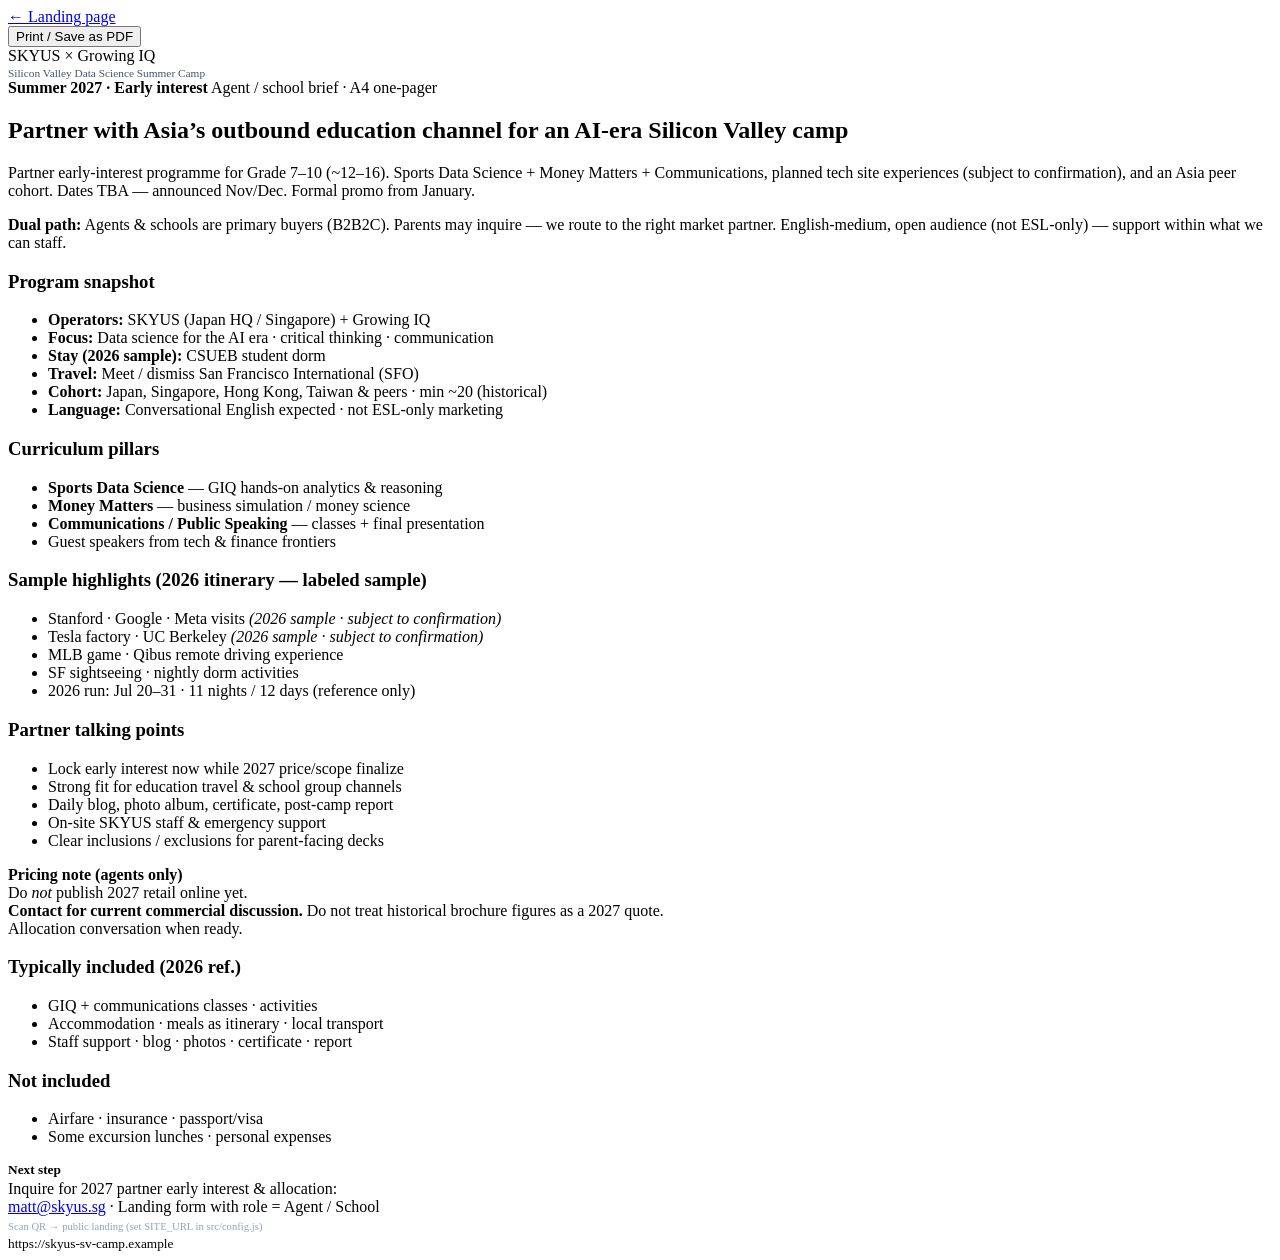
==== commit e33825a2: "Gate A: claim-safe copy hooks + lead ownership capture fields Apply Crosby claim flags P0-1…P0-6 (no" ====
--- a/agents.html
+++ b/agents.html
@@ -38,13 +38,13 @@
 
       <h1 class="op-headline">Partner with Asia’s outbound education channel for an AI-era Silicon Valley camp</h1>
       <p class="op-subhead">
-        Wholesale program for Grade 7–10 (~12–16). Sports Data Science + Money Matters + Communications,
-        tech site visits, and an Asia peer cohort. Dates TBA — announced Nov/Dec. Formal promo from January.
+        Partner early-interest programme for Grade 7–10 (~12–16). Sports Data Science + Money Matters + Communications,
+        planned tech site experiences (subject to confirmation), and an Asia peer cohort. Dates TBA — announced Nov/Dec. Formal promo from January.
       </p>
 
       <div class="op-callout">
         <strong>Dual path:</strong> Agents &amp; schools are primary buyers (B2B2C). Parents may inquire —
-        we route to the right market partner. English-medium, open audience (not ESL-only).
+        we route to the right market partner. English-medium, open audience (not ESL-only) — support within what we can staff.
       </div>
 
       <div class="op-cols">
@@ -74,8 +74,8 @@
           <div class="op-block">
             <h3>Sample highlights (2026 itinerary — labeled sample)</h3>
             <ul>
-              <li>Stanford · Google · Meta visits</li>
-              <li>Tesla factory · UC Berkeley</li>
+              <li>Stanford · Google · Meta visits <em>(2026 sample · subject to confirmation)</em></li>
+              <li>Tesla factory · UC Berkeley <em>(2026 sample · subject to confirmation)</em></li>
               <li>MLB game · Qibus remote driving experience</li>
               <li>SF sightseeing · nightly dorm activities</li>
               <li>2026 run: Jul 20–31 · 11 nights / 12 days (reference only)</li>
@@ -85,7 +85,7 @@
 
         <div>
           <div class="op-block">
-            <h3>Wholesale talking points</h3>
+            <h3>Partner talking points</h3>
             <ul>
               <li>Lock early interest now while 2027 price/scope finalize</li>
               <li>Strong fit for education travel &amp; school group channels</li>
@@ -98,9 +98,9 @@
           <div class="op-pricing">
             <strong>Pricing note (agents only)</strong><br />
             Do <em>not</em> publish 2027 retail online yet.<br />
-            <strong>2026 wholesale reference:</strong> ~US$5,670 / person
-            (program package as per 2026 brochure — not a 2027 quote).<br />
-            Contact for <strong>current agent rates</strong> and 2027 allocation.
+            <strong>Contact for current commercial discussion.</strong>
+            Do not treat historical brochure figures as a 2027 quote.<br />
+            Allocation conversation when ready.
           </div>
 
           <div class="op-block">
@@ -125,7 +125,7 @@
       <footer class="op-footer">
         <div class="op-contact">
           <strong style="display:block;font-size:10pt;margin-bottom:2px;">Next step</strong>
-          Inquire for 2027 wholesale &amp; allocation:<br />
+          Inquire for 2027 partner early interest &amp; allocation:<br />
           <a href="mailto:matt@skyus.sg">matt@skyus.sg</a>
           · Landing form with role = Agent / School<br />
           <span style="font-size:8pt;color:#94a3b8;">Scan QR → public landing (set SITE_URL in src/config.js)</span>
